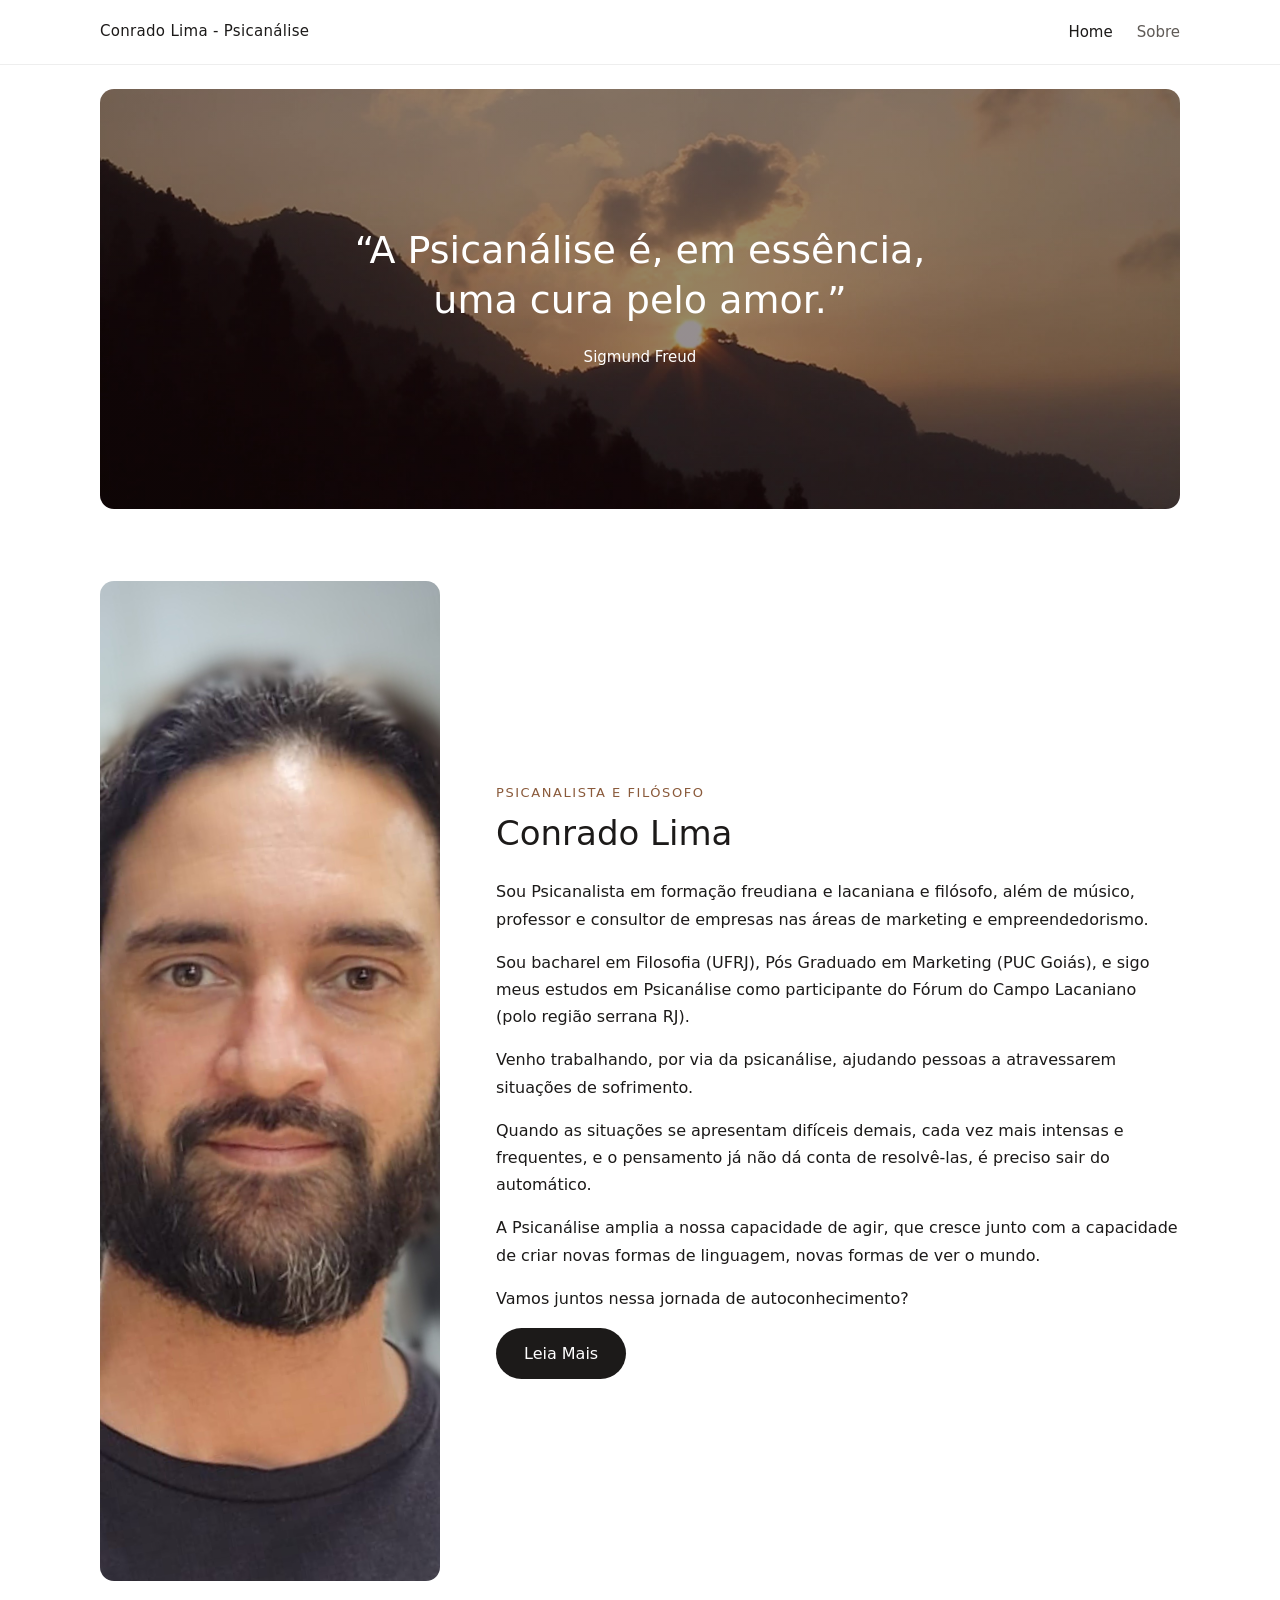
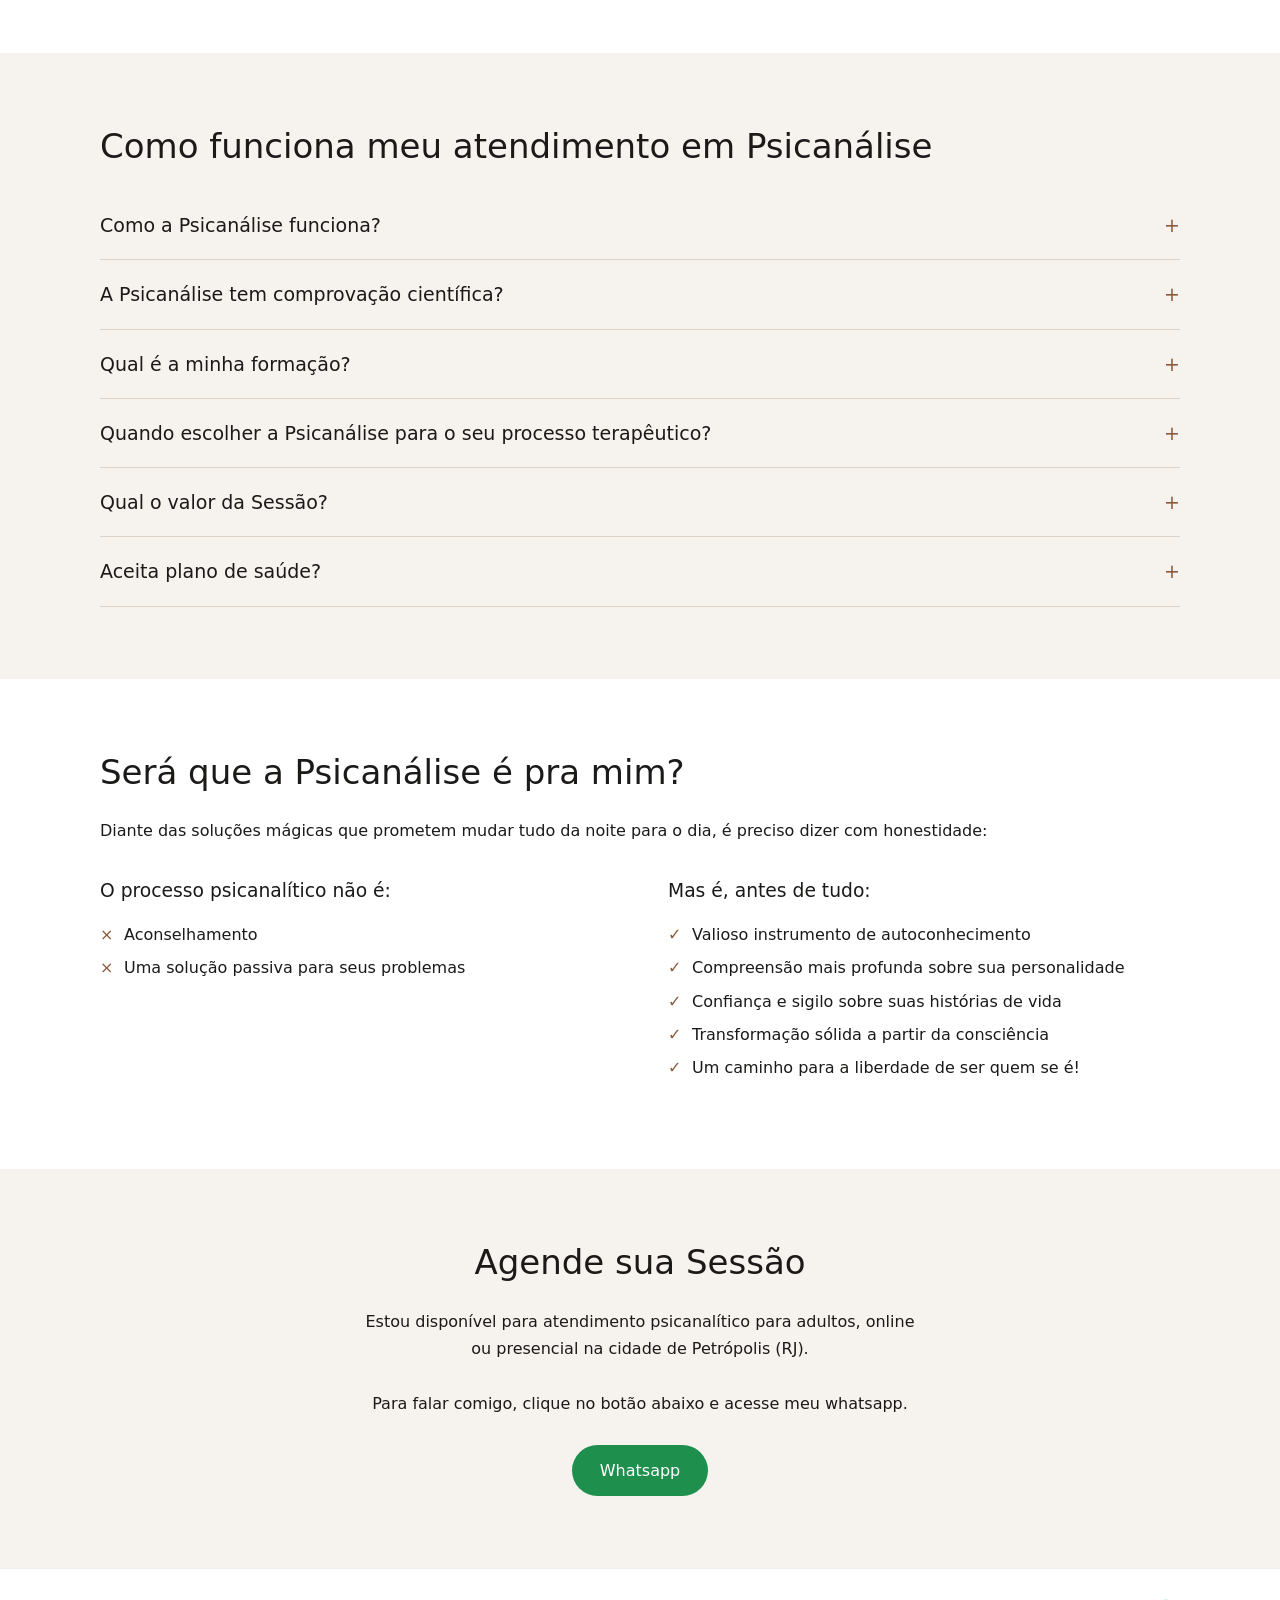
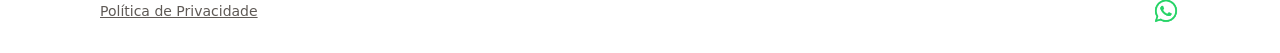
==== index.html @ 2b270407 "Migração inicial do site do Wix para HTML estático Co-Authored-By: Claude Sonnet 5.5 <noreply@anthro" ====
<!doctype html>
<html lang="pt-BR">
<head>
  <meta charset="utf-8">
  <meta name="viewport" content="width=device-width, initial-scale=1">
  <title>Conrado Lima | Psicanalista e filósofo</title>
  <meta name="description" content="Conrado Lima, psicanalista de formação freudiana e lacaniana e filósofo. Atendimento para adultos, online ou presencial em Petrópolis (RJ).">
  <link rel="canonical" href="https://www.conradolimapsicanalista.com/">
  <meta property="og:title" content="Conrado Lima | Psicanalista e filósofo">
  <meta property="og:description" content="Atendimento psicanalítico para adultos, online ou presencial em Petrópolis (RJ).">
  <meta property="og:image" content="https://www.conradolimapsicanalista.com/assets/conrado.png">
  <link rel="icon" href="assets/conrado.png">
  <link rel="stylesheet" href="style.css">
</head>
<body>
  <header class="site-header">
    <div class="wrap">
      <a class="brand" href="/">Conrado Lima - Psicanálise</a>
      <nav><a href="/" aria-current="page">Home</a><a href="/sobre">Sobre</a></nav>
    </div>
  </header>

  <main>
    <div class="hero">
      <blockquote>
        <p>“A Psicanálise é, em essência, uma cura pelo amor.”</p>
        <cite>Sigmund Freud</cite>
      </blockquote>
    </div>

    <section>
      <div class="wrap about">
        <img src="assets/conrado.png" alt="Conrado Lima, psicanalista e filósofo" width="1000" height="1000">
        <div>
          <p class="eyebrow">Psicanalista e filósofo</p>
          <h2>Conrado Lima</h2>
          <p>Sou Psicanalista em formação freudiana e lacaniana e filósofo, além de músico, professor e consultor de empresas nas áreas de marketing e empreendedorismo.</p>
          <p>Sou bacharel em Filosofia (UFRJ), Pós Graduado em Marketing (PUC Goiás), e sigo meus estudos em Psicanálise como participante do Fórum do Campo Lacaniano (polo região serrana RJ).</p>
          <p>Venho trabalhando, por via da psicanálise, ajudando pessoas a atravessarem situações de sofrimento.</p>
          <p>Quando as situações se apresentam difíceis demais, cada vez mais intensas e frequentes, e o pensamento já não dá conta de resolvê-las, é preciso sair do automático.</p>
          <p>A Psicanálise amplia a nossa capacidade de agir, que cresce junto com a capacidade de criar novas formas de linguagem, novas formas de ver o mundo.</p>
          <p>Vamos juntos nessa jornada de autoconhecimento?</p>
          <a class="btn" href="/sobre">Leia Mais</a>
        </div>
      </div>
    </section>

    <section class="faq">
      <div class="wrap">
        <h2>Como funciona meu atendimento em Psicanálise</h2>

        <details>
          <summary>Como a Psicanálise funciona?</summary>
          <div>
            <p>A Psicanálise é um método terapêutico pela fala, e foi criada e desenvolvida por Sigmund Freud no início do século XX. Sua abordagem considera o inconsciente como instância fundamental dos processos psíquicos, e portanto como ponto central do processo de análise. Isso significa que a escuta analítica busca aquilo que nem o paciente está sendo capaz de dizer, uma vez que não conhece as causas dos sintomas que lhe causam sofrimento. Através da fala e da escuta, o par analítico - analista e analisando - buscam trazer à consciência, gradativamente, a compreensão sobre suas histórias de vida e seus significados, resultando na redução dos sintomas e melhoria das condições do analisando.</p>
          </div>
        </details>

        <details>
          <summary>A Psicanálise tem comprovação científica?</summary>
          <div>
            <p>A Psicanálise tem seus próprios caminhos de produção de conhecimento, uma vez que seus métodos consideram a singularidade e não se propõe a satisfazer um método em que se comprove que "qualquer um, em qualquer lugar, possa chegar ao mesmo resultado" (como se verifica no método científico). Ao contrário, a psicanálise existe para conduzir o sujeito à sua individuação e pertencimento, o que significa que o resultado de cada análise é único. A Psicanálise pode ser considerada precursora da psicoterapia moderna e segue sendo uma das principais abordagens adotadas por terapeutas de todo o mundo. Sua eficácia é reconhecida, na prática, pelos resultados que promove ao sujeito em sofrimento.</p>
          </div>
        </details>

        <details>
          <summary>Qual é a minha formação?</summary>
          <div>
            <p>Sou Filósofo formado pela UFRJ (2010), Psicanalista com cursos na Escola de Psicanálise de Curitiba, participante do Fórum do Campo Lacaniano no Pólo Região Serrana do Rio de Janeiro. Também sou pós-graduado em Marketing e Gestão Comercial (PUC-GO), e atuo também como consultor de negócios e empresas. Nas áreas de marketing e empreendedorismo, coordeno cursos de pós-graduação e leciono em diversas instituições pelo Brasil.</p>
            <p><strong>Então você não é psicólogo?</strong></p>
            <p>Isso mesmo. Eu não sou psicólogo. Sou psicanalista e filósofo.</p>
            <p>Como o próprio Freud diz, em "Linhas de Progresso na Terapia Psicanalítica" (1919): "A psicanálise não é uma disciplina médica no sentido estrito. [...] deve ser acessível a todos os que tenham interesse e capacidade de aplicá-la."</p>
          </div>
        </details>

        <details>
          <summary>Quando escolher a Psicanálise para o seu processo terapêutico?</summary>
          <div>
            <p>Em minhas palavras, a psicanálise é envolta de mistério — e isso é parte do próprio tratamento. Entendê-la já é, em si, um movimento de autoconhecimento.</p>
            <p>Desde o início, Freud tratava com palavras pessoas que sofriam de sintomas para os quais a medicina não encontrava explicação. Assim nasceu um método em que a fala cura — não por ensinar, mas por revelar.</p>
            <p>Hoje, não é diferente. Ao sujeito em sofrimento, o mundo oferece de tudo: soluções instantâneas, promessas científicas nem sempre tão “científicas”, slogans motivacionais. E quando tudo isso falha, a escuta se apresenta — silenciosa, eficaz.</p>
            <p>A psicanálise segue como uma das principais abordagens da psicoterapia moderna, e sua verdadeira “prova social” está nos efeitos que os analisandos experimentam em suas vidas: transformações sutis, mas profundas.</p>
            <p>Não é uma terapia breve, mas isso não significa estagnação. A cada sessão, algo se move. O sintoma perde força, o sujeito ganha presença.</p>
            <p>A psicanálise age justamente onde outros métodos, testes ou modelos não foram suficientes. Porque ela não oferece uma “cura milagrosa”, e sim um caminho de elaboração — um processo de transformação constante, que evolui em camadas de compreensão e consciência.</p>
            <p>Escolher a psicanálise é escolher o trabalho vivo de se transformar — e sustentar o próprio movimento de ser quem se é.</p>
          </div>
        </details>

        <details>
          <summary>Qual o valor da Sessão?</summary>
          <div>
            <p>A análise é conduzida em sessões individuais.<br>O valor é definido na primeira conversa — acessível o bastante para caber na rotina, e sério o suficiente para que haja compromisso.</p>
          </div>
        </details>

        <details>
          <summary>Aceita plano de saúde?</summary>
          <div><p>Não atendo por planos de saúde.</p></div>
        </details>
      </div>
    </section>

    <section>
      <div class="wrap">
        <h2>Será que a Psicanálise é pra mim?</h2>
        <p>Diante das soluções mágicas que prometem mudar tudo da noite para o dia, é preciso dizer com honestidade:</p>
        <div class="columns">
          <div>
            <h3>O processo psicanalítico não é:</h3>
            <ul class="check cross">
              <li>Aconselhamento</li>
              <li>Uma solução passiva para seus problemas</li>
            </ul>
          </div>
          <div>
            <h3>Mas é, antes de tudo:</h3>
            <ul class="check">
              <li>Valioso instrumento de autoconhecimento</li>
              <li>Compreensão mais profunda sobre sua personalidade</li>
              <li>Confiança e sigilo sobre suas histórias de vida</li>
              <li>Transformação sólida a partir da consciência</li>
              <li>Um caminho para a liberdade de ser quem se é!</li>
            </ul>
          </div>
        </div>
      </div>
    </section>

    <section class="cta" id="contato">
      <div class="wrap">
        <h2>Agende sua Sessão</h2>
        <p>Estou disponível para atendimento psicanalítico para adultos, online ou presencial na cidade de Petrópolis (RJ).</p>
        <p>Para falar comigo, clique no botão abaixo e acesse meu whatsapp.</p>
        <a class="btn whatsapp" href="https://api.whatsapp.com/send?phone=5521967663902&text=Ol%C3%A1%20Conrado,%20vim%20pelo%20seu%20site%20e%20tenho%20interesse%20em%20fazer%20an%C3%A1lise%20com%20voc%C3%AA." target="_blank" rel="noopener">Whatsapp</a>
      </div>
    </section>
  </main>

  <footer>
    <div class="wrap">
      <a href="/privacy-policy">Política de Privacidade</a>
      <div class="social">
        <a href="https://www.instagram.com/conradolima.psicanalista/" target="_blank" rel="noopener" aria-label="Instagram"><img src="assets/icon-instagram.png" alt=""></a>
        <a href="https://api.whatsapp.com/send?phone=5521967663902" target="_blank" rel="noopener" aria-label="WhatsApp"><img src="assets/icon-whatsapp.png" alt=""></a>
      </div>
    </div>
  </footer>
</body>
</html>
---- style.css ----
:root {
  --fg: #1c1a19;
  --muted: #5f5a56;
  --bg: #ffffff;
  --soft: #f6f2ee;
  --accent: #8a5a3b;
  --max: 1080px;
}
* { box-sizing: border-box; }
html { scroll-behavior: smooth; }
body {
  margin: 0;
  font-family: "Inter", system-ui, -apple-system, "Segoe UI", Helvetica, Arial, sans-serif;
  font-weight: 300;
  line-height: 1.7;
  color: var(--fg);
  background: var(--bg);
}
img { max-width: 100%; display: block; }
a { color: inherit; }
.wrap { width: min(var(--max), 100% - 40px); margin-inline: auto; }

/* header */
.site-header { border-bottom: 1px solid #eee; }
.site-header .wrap {
  display: flex; justify-content: space-between; align-items: center;
  padding: 18px 0; gap: 16px; flex-wrap: wrap;
}
.brand { text-decoration: none; font-size: 15px; letter-spacing: .02em; }
nav a { text-decoration: none; margin-left: 24px; font-size: 15px; color: var(--muted); }
nav a:hover, nav a[aria-current="page"] { color: var(--fg); }

/* hero */
.hero {
  margin: 24px auto 0;
  width: min(var(--max), 100% - 40px);
  min-height: 420px;
  border-radius: 14px;
  display: grid; place-items: center; text-align: center;
  padding: 40px 24px;
  color: #fff;
  background:
    linear-gradient(rgba(20, 12, 8, .45), rgba(20, 12, 8, .45)),
    url("assets/hero.jpg") center / cover no-repeat;
}
.hero blockquote { margin: 0; max-width: 640px; }
.hero p { font-size: clamp(24px, 4vw, 38px); line-height: 1.3; margin: 0 0 18px; font-weight: 400; }
.hero cite { font-style: normal; font-weight: 500; font-size: 15px; }

/* sections */
section { padding: 72px 0; }
h1, h2, h3 { font-weight: 400; line-height: 1.25; }
h2 { font-size: clamp(26px, 3.5vw, 34px); margin: 0 0 24px; }
.about { display: grid; grid-template-columns: minmax(220px, 340px) 1fr; gap: 56px; align-items: center; }
.about img { border-radius: 14px; width: 100%; aspect-ratio: 1; object-fit: cover; }
.eyebrow { text-transform: uppercase; letter-spacing: .12em; font-size: 13px; color: var(--accent); margin: 0 0 8px; }

.btn {
  display: inline-block; padding: 12px 28px; border-radius: 999px;
  background: var(--fg); color: #fff; text-decoration: none; font-weight: 400;
  transition: background .2s;
}
.btn:hover { background: var(--accent); }
.btn.whatsapp { background: #1f8f4e; }
.btn.whatsapp:hover { background: #17713d; }

/* FAQ */
.faq { background: var(--soft); }
.faq details { border-bottom: 1px solid #ddd3c9; padding: 18px 0; }
.faq summary { cursor: pointer; font-size: 19px; font-weight: 400; list-style: none; }
.faq summary::-webkit-details-marker { display: none; }
.faq summary::after { content: "+"; float: right; color: var(--accent); }
.faq details[open] summary::after { content: "–"; }
.faq details > div { padding-top: 12px; color: var(--muted); max-width: 760px; }
.faq details p { margin: 0 0 14px; }

.columns { display: grid; grid-template-columns: 1fr 1fr; gap: 56px; }
.check { list-style: none; padding: 0; margin: 0 0 16px; }
.check li { padding-left: 24px; position: relative; margin-bottom: 6px; }
.check li::before { content: "✓"; position: absolute; left: 0; color: var(--accent); }
.cross li::before { content: "×"; }

.cta { text-align: center; background: var(--soft); }
.cta p { max-width: 560px; margin: 0 auto 28px; }

.simple { padding: 56px 0 72px; max-width: 760px; }
.simple li { margin-bottom: 6px; }

/* footer */
footer { border-top: 1px solid #eee; padding: 28px 0; font-size: 14px; color: var(--muted); }
footer .wrap { display: flex; justify-content: space-between; align-items: center; flex-wrap: wrap; gap: 12px; }
.social { display: flex; gap: 14px; align-items: center; }
.social img { width: 28px; height: 28px; object-fit: contain; }

.float-wa {
  position: fixed; right: 18px; bottom: 18px; width: 56px; height: 56px; border-radius: 50%;
  background: #25d366; display: grid; place-items: center; box-shadow: 0 4px 14px rgba(0,0,0,.25);
}
.float-wa img { width: 32px; height: 32px; }

@media (max-width: 760px) {
  .about, .columns { grid-template-columns: 1fr; gap: 28px; }
  section { padding: 48px 0; }
  nav a:first-child { margin-left: 0; }
}
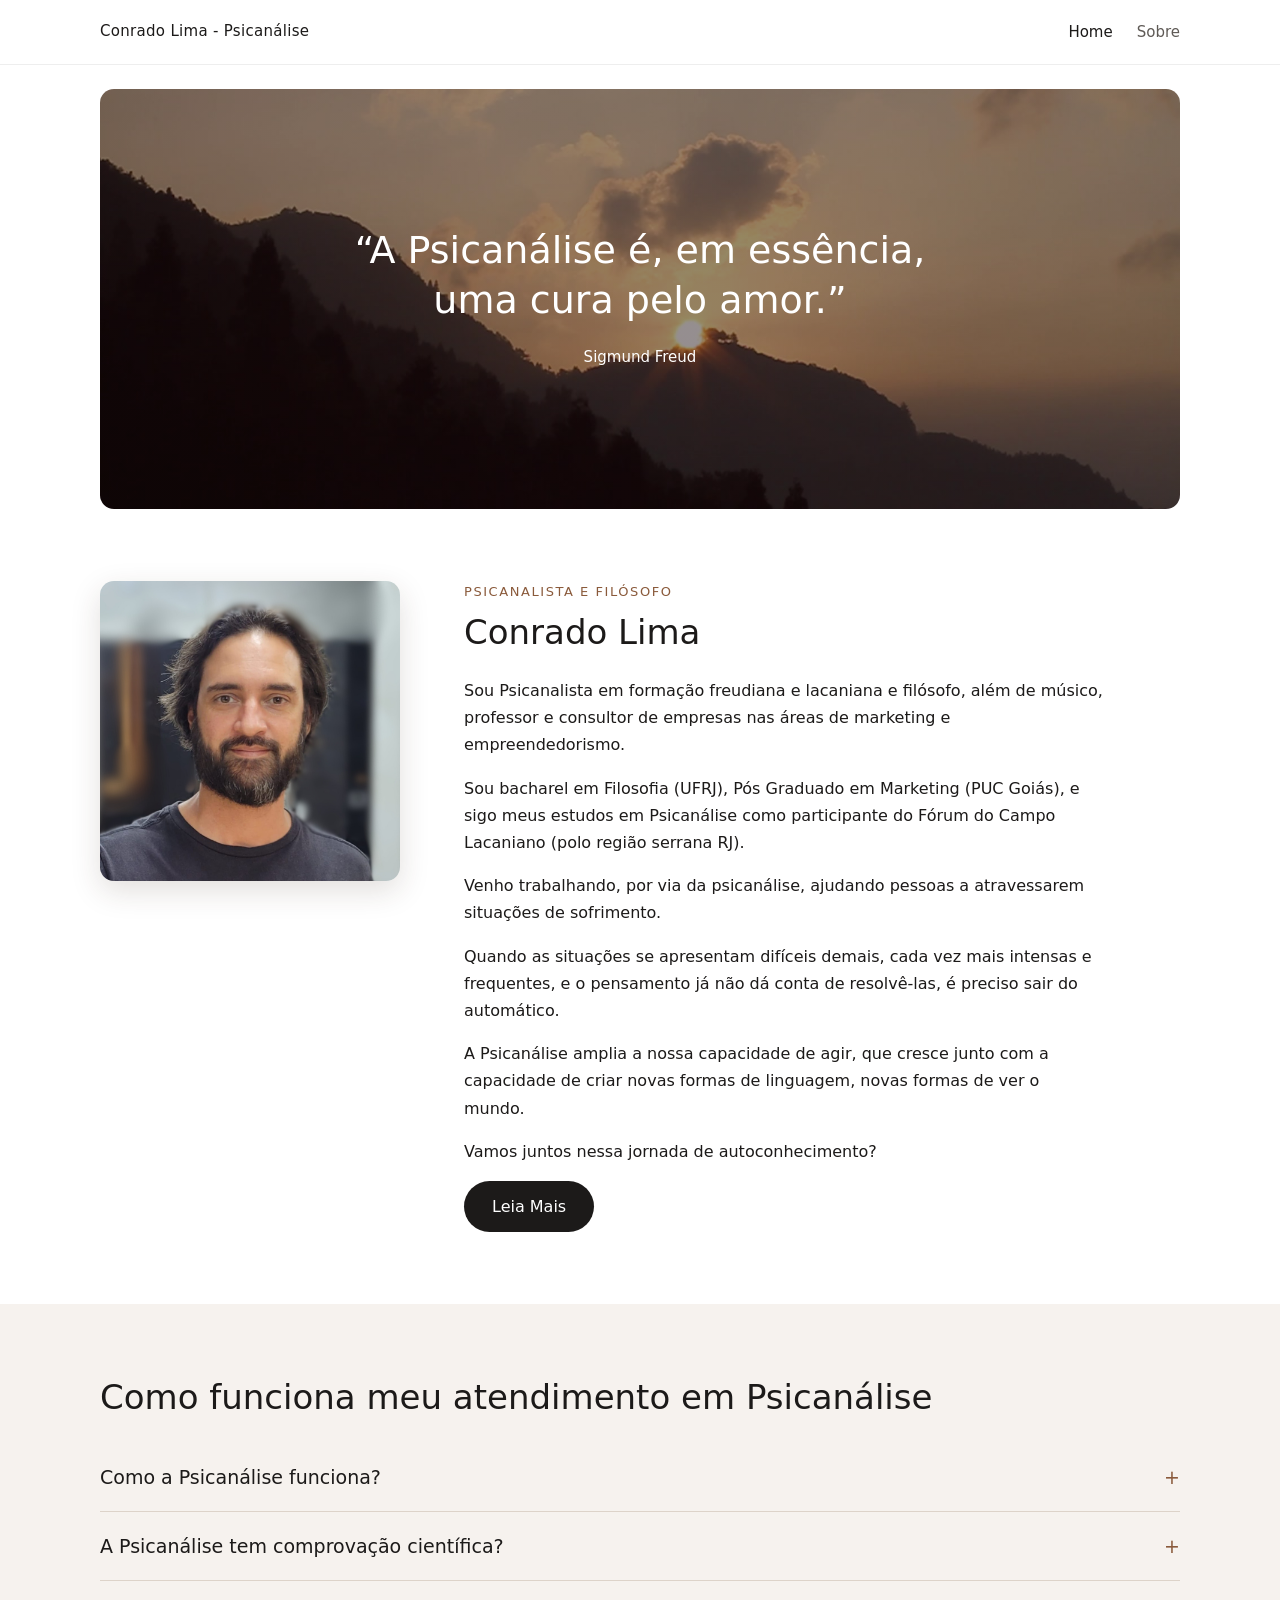
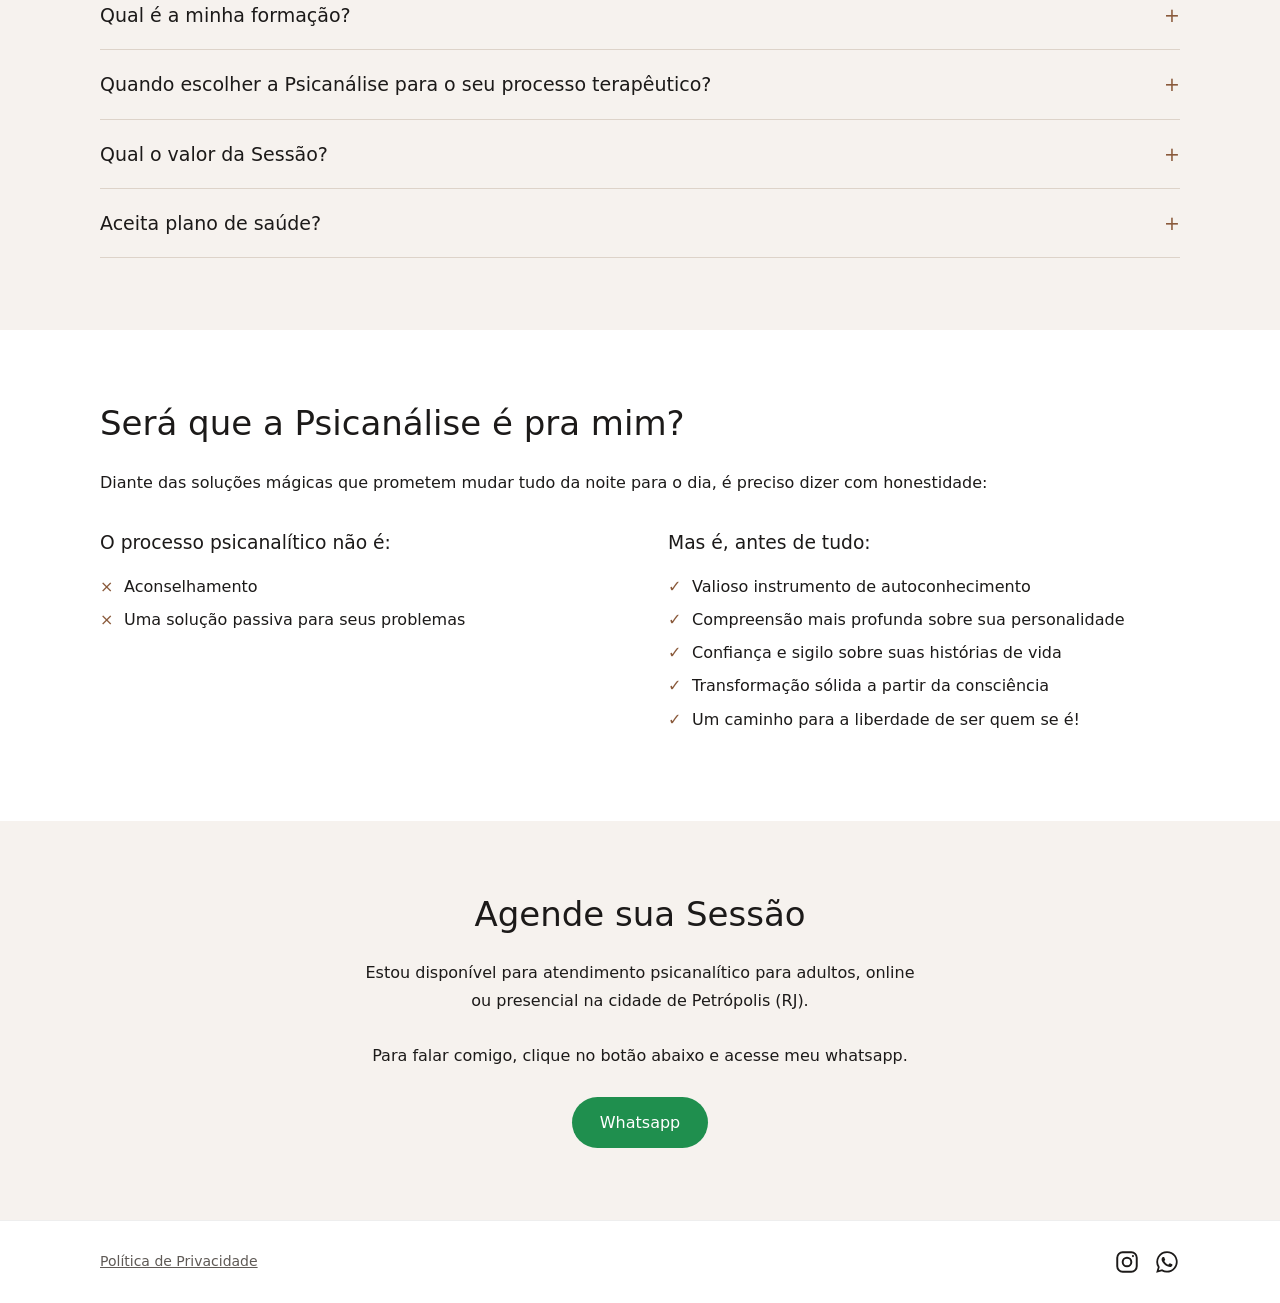
==== commit 32445b5f: "Instala tag de rastreamento 4est OS e atualiza Instagram no rodapé Co-Authored-By: Claude Sonnet 5.5" ====
--- a/index.html
+++ b/index.html
@@ -11,6 +11,7 @@
   <meta property="og:image" content="https://www.conradolimapsicanalista.com/assets/conrado.png">
   <link rel="icon" href="assets/conrado.png">
   <link rel="stylesheet" href="style.css">
+  <script src="https://wa.4est.com.br/t.js" data-project="a1808c87-ce64-483b-a324-8dc351ebb336" async></script>
 </head>
 <body>
   <header class="site-header">
@@ -140,8 +141,8 @@
     <div class="wrap">
       <a href="/privacy-policy">Política de Privacidade</a>
       <div class="social">
-        <a href="https://www.instagram.com/conradolima.psicanalista/" target="_blank" rel="noopener" aria-label="Instagram"><img src="assets/icon-instagram.png" alt=""></a>
-        <a href="https://api.whatsapp.com/send?phone=5521967663902" target="_blank" rel="noopener" aria-label="WhatsApp"><img src="assets/icon-whatsapp.png" alt=""></a>
+        <a href="https://www.instagram.com/cl.psicanalise/" target="_blank" rel="noopener" aria-label="Instagram @cl.psicanalise"><svg viewBox="0 0 24 24" width="26" height="26" fill="none" stroke="currentColor" stroke-width="1.8" stroke-linecap="round" stroke-linejoin="round" aria-hidden="true"><rect x="3" y="3" width="18" height="18" rx="5"/><circle cx="12" cy="12" r="4"/><circle cx="17.5" cy="6.5" r="1" fill="currentColor" stroke="none"/></svg></a>
+        <a href="https://api.whatsapp.com/send?phone=5521967663902" target="_blank" rel="noopener" aria-label="WhatsApp"><svg viewBox="0 0 24 24" width="26" height="26" fill="currentColor" aria-hidden="true"><path d="M12.04 2a9.9 9.9 0 0 0-8.5 14.9L2 22l5.25-1.38A9.9 9.9 0 1 0 12.04 2Zm0 18.1a8.2 8.2 0 0 1-4.2-1.15l-.3-.18-3.12.82.83-3.04-.2-.31a8.2 8.2 0 1 1 7 3.86Zm4.5-6.14c-.25-.12-1.46-.72-1.69-.8-.23-.08-.39-.12-.56.12-.17.25-.64.8-.78.97-.14.16-.29.18-.54.06-.25-.13-1.05-.39-2-1.24-.74-.66-1.24-1.47-1.38-1.72-.15-.25-.02-.38.11-.5.11-.11.25-.29.37-.43.12-.15.16-.25.25-.41.08-.17.04-.31-.02-.43-.06-.12-.56-1.34-.76-1.84-.2-.48-.4-.41-.56-.42h-.47c-.16 0-.43.06-.65.31-.23.25-.86.84-.86 2.05s.88 2.37 1 2.54c.12.16 1.73 2.64 4.2 3.7.59.26 1.05.41 1.4.52.59.19 1.13.16 1.55.1.47-.07 1.46-.6 1.66-1.17.2-.58.2-1.07.14-1.17-.06-.1-.23-.16-.48-.29Z"/></svg></a>
       </div>
     </div>
   </footer>
--- a/style.css
+++ b/style.css
@@ -51,8 +51,13 @@
 section { padding: 72px 0; }
 h1, h2, h3 { font-weight: 400; line-height: 1.25; }
 h2 { font-size: clamp(26px, 3.5vw, 34px); margin: 0 0 24px; }
-.about { display: grid; grid-template-columns: minmax(220px, 340px) 1fr; gap: 56px; align-items: center; }
-.about img { border-radius: 14px; width: 100%; aspect-ratio: 1; object-fit: cover; }
+.about { display: grid; grid-template-columns: 300px 1fr; gap: 64px; align-items: start; }
+.about img {
+  width: 100%; height: auto; aspect-ratio: 1; object-fit: cover; object-position: center 30%;
+  border-radius: 14px; box-shadow: 0 10px 30px rgba(60, 40, 25, .15);
+}
+.about > div { max-width: 640px; }
+.about h1, .about h2 { margin-top: 0; }
 .eyebrow { text-transform: uppercase; letter-spacing: .12em; font-size: 13px; color: var(--accent); margin: 0 0 8px; }
 
 .btn {
@@ -90,7 +95,8 @@
 footer { border-top: 1px solid #eee; padding: 28px 0; font-size: 14px; color: var(--muted); }
 footer .wrap { display: flex; justify-content: space-between; align-items: center; flex-wrap: wrap; gap: 12px; }
 .social { display: flex; gap: 14px; align-items: center; }
-.social img { width: 28px; height: 28px; object-fit: contain; }
+.social a { color: var(--fg); display: grid; place-items: center; transition: color .2s; }
+.social a:hover { color: var(--accent); }
 
 .float-wa {
   position: fixed; right: 18px; bottom: 18px; width: 56px; height: 56px; border-radius: 50%;
@@ -100,6 +106,7 @@
 
 @media (max-width: 760px) {
   .about, .columns { grid-template-columns: 1fr; gap: 28px; }
+  .about img { max-width: 240px; margin-inline: auto; border-radius: 50%; }
   section { padding: 48px 0; }
   nav a:first-child { margin-left: 0; }
 }
